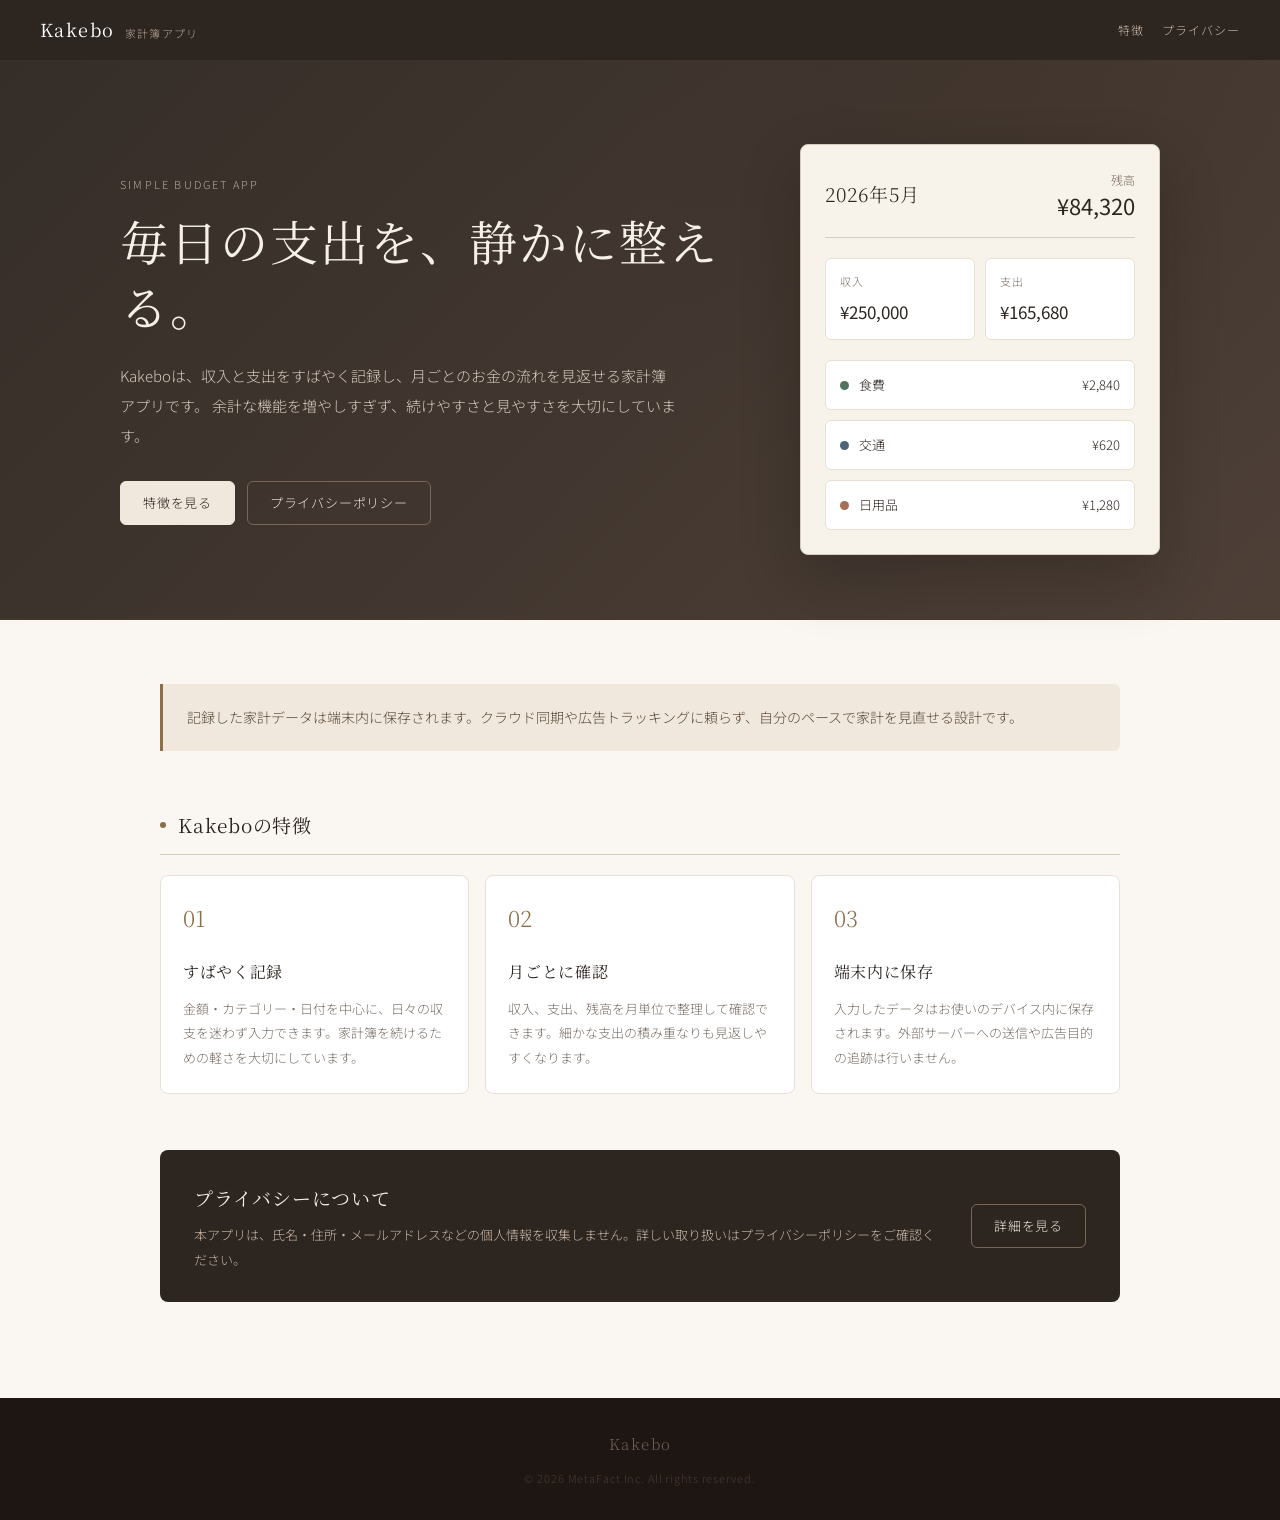
==== index.html @ 1521b798 "create page" ====
<!DOCTYPE html>
<html lang="ja">
<head>
  <meta charset="UTF-8">
  <meta name="viewport" content="width=device-width, initial-scale=1.0">
  <meta name="theme-color" content="#2d2520">
  <meta name="description" content="Kakeboは、日々の収支をシンプルに記録できる家計簿アプリです。入力したデータは端末内に保存され、外部へ送信されません。">
  <title>Kakebo — 家計簿アプリ</title>
  <link rel="preconnect" href="https://fonts.googleapis.com">
  <link rel="preconnect" href="https://fonts.gstatic.com" crossorigin>
  <link href="https://fonts.googleapis.com/css2?family=Noto+Serif+JP:wght@300;400;500&family=Noto+Sans+JP:wght@300;400;500&display=swap" rel="stylesheet">
  <style>
    :root {
      --bg: #faf7f2;
      --surface: #ffffff;
      --border: #e8e0d5;
      --text: #2d2520;
      --text-sub: #7a6f66;
      --accent: #8b6f47;
      --accent-lt: #f0e8dc;
      --divider: #d6cdc2;
      --green: #53725f;
      --blue: #4e6476;
      --clay: #a66f57;
    }

    *, *::before, *::after { box-sizing: border-box; margin: 0; padding: 0; }

    html { scroll-behavior: smooth; }

    body {
      background: var(--bg);
      color: var(--text);
      font-family: 'Noto Sans JP', sans-serif;
      font-weight: 300;
      font-size: 15px;
      line-height: 1.85;
      -webkit-font-smoothing: antialiased;
    }

    a { color: inherit; }

    header {
      background: var(--text);
      padding: 0 40px;
      height: 60px;
      display: flex;
      align-items: center;
      justify-content: space-between;
      gap: 20px;
    }

    .logo {
      font-family: 'Noto Serif JP', serif;
      font-weight: 400;
      font-size: 18px;
      color: #fff;
      letter-spacing: 0.08em;
      text-decoration: none;
      white-space: nowrap;
    }

    .logo span {
      display: inline-block;
      margin-left: 10px;
      font-family: 'Noto Sans JP', sans-serif;
      font-weight: 300;
      font-size: 11px;
      color: #b8a898;
      letter-spacing: 0.12em;
      vertical-align: middle;
    }

    nav {
      display: flex;
      align-items: center;
      gap: 18px;
    }

    nav a {
      color: #c8b8a8;
      font-size: 12px;
      letter-spacing: 0.08em;
      text-decoration: none;
    }

    .hero {
      background:
        linear-gradient(135deg, rgba(45, 37, 32, 0.96), rgba(63, 48, 39, 0.92)),
        radial-gradient(circle at 80% 20%, rgba(139, 111, 71, 0.34), transparent 34%);
      border-bottom: 1px solid #4a3a2e;
      color: #f5f0e8;
      min-height: 560px;
      padding: 72px 40px 52px;
      display: flex;
      align-items: center;
    }

    .hero-inner {
      width: 100%;
      max-width: 1040px;
      margin: 0 auto;
      display: grid;
      grid-template-columns: minmax(0, 1fr) 360px;
      gap: 56px;
      align-items: center;
    }

    .hero-label {
      font-size: 11px;
      letter-spacing: 0.2em;
      color: #b8a898;
      text-transform: uppercase;
      margin-bottom: 14px;
    }

    h1 {
      font-family: 'Noto Serif JP', serif;
      font-weight: 400;
      font-size: clamp(30px, 5vw, 48px);
      line-height: 1.35;
      letter-spacing: 0.04em;
      margin-bottom: 22px;
    }

    .hero-copy {
      max-width: 560px;
      color: #d5c8bc;
      font-size: 15px;
      line-height: 2;
      margin-bottom: 30px;
    }

    .hero-actions {
      display: flex;
      flex-wrap: wrap;
      gap: 12px;
      align-items: center;
    }

    .button {
      display: inline-flex;
      align-items: center;
      justify-content: center;
      min-height: 44px;
      padding: 0 22px;
      border-radius: 6px;
      border: 1px solid transparent;
      font-size: 13px;
      letter-spacing: 0.06em;
      text-decoration: none;
      white-space: nowrap;
    }

    .button-primary {
      background: #f0e8dc;
      color: var(--text);
      border-color: #f0e8dc;
    }

    .button-secondary {
      color: #f0e8dc;
      border-color: #7a6656;
    }

    .app-panel {
      background: #f8f3ea;
      border: 1px solid #d8cdbc;
      border-radius: 8px;
      padding: 24px;
      color: var(--text);
      box-shadow: 0 24px 60px rgba(18, 12, 8, 0.24);
    }

    .app-panel-top {
      display: flex;
      justify-content: space-between;
      align-items: center;
      gap: 16px;
      padding-bottom: 18px;
      border-bottom: 1px solid var(--divider);
      margin-bottom: 20px;
    }

    .month {
      font-family: 'Noto Serif JP', serif;
      font-size: 19px;
      letter-spacing: 0.05em;
    }

    .balance {
      font-size: 12px;
      color: var(--text-sub);
      text-align: right;
    }

    .balance strong {
      display: block;
      color: var(--text);
      font-size: 22px;
      font-weight: 400;
      line-height: 1.3;
    }

    .summary-grid {
      display: grid;
      grid-template-columns: 1fr 1fr;
      gap: 10px;
      margin-bottom: 20px;
    }

    .summary-item {
      background: #fff;
      border: 1px solid var(--border);
      border-radius: 6px;
      padding: 12px 14px;
    }

    .summary-label {
      color: var(--text-sub);
      font-size: 11px;
      letter-spacing: 0.08em;
      margin-bottom: 4px;
    }

    .summary-value {
      color: var(--text);
      font-size: 17px;
      font-weight: 400;
    }

    .records {
      list-style: none;
      display: grid;
      gap: 10px;
    }

    .records li {
      display: flex;
      align-items: center;
      justify-content: space-between;
      gap: 16px;
      background: #fff;
      border: 1px solid var(--border);
      border-radius: 6px;
      padding: 12px 14px;
      font-size: 13px;
    }

    .record-name {
      display: flex;
      align-items: center;
      gap: 10px;
      min-width: 0;
    }

    .dot {
      width: 9px;
      height: 9px;
      border-radius: 50%;
      flex: 0 0 auto;
    }

    .dot-green { background: var(--green); }
    .dot-blue { background: var(--blue); }
    .dot-clay { background: var(--clay); }

    main {
      max-width: 1040px;
      margin: 0 auto;
      padding: 64px 40px 96px;
    }

    .lead {
      background: var(--accent-lt);
      border-left: 3px solid var(--accent);
      border-radius: 0 6px 6px 0;
      color: #5a4a3a;
      font-size: 14px;
      line-height: 1.95;
      margin-bottom: 56px;
      padding: 20px 24px;
    }

    section {
      margin-bottom: 56px;
    }

    section:last-child { margin-bottom: 0; }

    .section-header {
      display: flex;
      align-items: center;
      gap: 12px;
      margin-bottom: 20px;
      padding-bottom: 12px;
      border-bottom: 1px solid var(--divider);
    }

    .section-mark {
      width: 6px;
      height: 6px;
      border-radius: 50%;
      background: var(--accent);
      flex-shrink: 0;
    }

    h2 {
      font-family: 'Noto Serif JP', serif;
      font-weight: 400;
      font-size: 19px;
      color: var(--text);
      letter-spacing: 0.04em;
    }

    p {
      color: #3d3028;
      font-size: 14px;
      line-height: 1.95;
    }

    .feature-grid {
      display: grid;
      grid-template-columns: repeat(3, 1fr);
      gap: 16px;
    }

    .feature-card {
      background: var(--surface);
      border: 1px solid var(--border);
      border-radius: 8px;
      padding: 22px;
      min-height: 190px;
    }

    .feature-number {
      color: var(--accent);
      font-family: 'Noto Serif JP', serif;
      font-size: 22px;
      margin-bottom: 18px;
    }

    .feature-card h3 {
      font-family: 'Noto Serif JP', serif;
      font-weight: 400;
      font-size: 16px;
      letter-spacing: 0.04em;
      margin-bottom: 10px;
    }

    .feature-card p {
      color: var(--text-sub);
      font-size: 13px;
      line-height: 1.9;
    }

    .privacy-band {
      background: var(--text);
      border-radius: 8px;
      color: #f0e8dc;
      display: grid;
      grid-template-columns: minmax(0, 1fr) auto;
      gap: 28px;
      align-items: center;
      padding: 30px 34px;
    }

    .privacy-band h2 {
      color: #f5f0e8;
      margin-bottom: 8px;
    }

    .privacy-band p {
      color: #c8b8a8;
      font-size: 13px;
      line-height: 1.9;
    }

    .privacy-band .button {
      color: #f0e8dc;
      border-color: #7a6656;
    }

    footer {
      background: #1e1612;
      padding: 32px 40px;
      text-align: center;
    }

    .footer-logo {
      font-family: 'Noto Serif JP', serif;
      font-size: 15px;
      color: #6a5a50;
      letter-spacing: 0.1em;
      margin-bottom: 10px;
    }

    .footer-copy {
      font-size: 11px;
      color: #4a3a30;
      letter-spacing: 0.08em;
    }

    @media (max-width: 860px) {
      .hero-inner {
        grid-template-columns: 1fr;
        gap: 36px;
      }

      .app-panel {
        max-width: 420px;
      }

      .feature-grid {
        grid-template-columns: 1fr;
      }

      .feature-card {
        min-height: auto;
      }
    }

    @media (max-width: 600px) {
      header {
        height: auto;
        min-height: 60px;
        padding: 14px 20px;
        align-items: flex-start;
        flex-direction: column;
        gap: 8px;
      }

      .logo span {
        display: block;
        margin-left: 0;
        margin-top: 2px;
      }

      nav {
        gap: 14px;
      }

      .hero {
        min-height: auto;
        padding: 48px 20px 44px;
      }

      .hero-actions {
        align-items: stretch;
        flex-direction: column;
      }

      .button {
        width: 100%;
      }

      main {
        padding: 44px 20px 72px;
      }

      .summary-grid {
        grid-template-columns: 1fr;
      }

      .records li {
        align-items: flex-start;
        flex-direction: column;
        gap: 6px;
      }

      .privacy-band {
        grid-template-columns: 1fr;
        padding: 26px 22px;
      }

      footer {
        padding: 28px 20px;
      }
    }
  </style>
</head>
<body>

  <header>
    <a href="index.html" class="logo">Kakebo<span>家計簿アプリ</span></a>
    <nav aria-label="主要リンク">
      <a href="#features">特徴</a>
      <a href="privacy_policy.html">プライバシー</a>
    </nav>
  </header>

  <div class="hero">
    <div class="hero-inner">
      <div>
        <p class="hero-label">Simple Budget App</p>
        <h1>毎日の支出を、静かに整える。</h1>
        <p class="hero-copy">
          Kakeboは、収入と支出をすばやく記録し、月ごとのお金の流れを見返せる家計簿アプリです。
          余計な機能を増やしすぎず、続けやすさと見やすさを大切にしています。
        </p>
        <div class="hero-actions">
          <a href="#features" class="button button-primary">特徴を見る</a>
          <a href="privacy_policy.html" class="button button-secondary">プライバシーポリシー</a>
        </div>
      </div>

      <div class="app-panel" aria-label="アプリ画面イメージ">
        <div class="app-panel-top">
          <div class="month">2026年5月</div>
          <div class="balance">
            残高
            <strong>¥84,320</strong>
          </div>
        </div>

        <div class="summary-grid">
          <div class="summary-item">
            <div class="summary-label">収入</div>
            <div class="summary-value">¥250,000</div>
          </div>
          <div class="summary-item">
            <div class="summary-label">支出</div>
            <div class="summary-value">¥165,680</div>
          </div>
        </div>

        <ul class="records">
          <li>
            <span class="record-name"><span class="dot dot-green"></span>食費</span>
            <span>¥2,840</span>
          </li>
          <li>
            <span class="record-name"><span class="dot dot-blue"></span>交通</span>
            <span>¥620</span>
          </li>
          <li>
            <span class="record-name"><span class="dot dot-clay"></span>日用品</span>
            <span>¥1,280</span>
          </li>
        </ul>
      </div>
    </div>
  </div>

  <main>
    <div class="lead">
      記録した家計データは端末内に保存されます。クラウド同期や広告トラッキングに頼らず、自分のペースで家計を見直せる設計です。
    </div>

    <section id="features">
      <div class="section-header">
        <span class="section-mark"></span>
        <h2>Kakeboの特徴</h2>
      </div>

      <div class="feature-grid">
        <article class="feature-card">
          <div class="feature-number">01</div>
          <h3>すばやく記録</h3>
          <p>金額・カテゴリー・日付を中心に、日々の収支を迷わず入力できます。家計簿を続けるための軽さを大切にしています。</p>
        </article>

        <article class="feature-card">
          <div class="feature-number">02</div>
          <h3>月ごとに確認</h3>
          <p>収入、支出、残高を月単位で整理して確認できます。細かな支出の積み重なりも見返しやすくなります。</p>
        </article>

        <article class="feature-card">
          <div class="feature-number">03</div>
          <h3>端末内に保存</h3>
          <p>入力したデータはお使いのデバイス内に保存されます。外部サーバーへの送信や広告目的の追跡は行いません。</p>
        </article>
      </div>
    </section>

    <section>
      <div class="privacy-band">
        <div>
          <h2>プライバシーについて</h2>
          <p>本アプリは、氏名・住所・メールアドレスなどの個人情報を収集しません。詳しい取り扱いはプライバシーポリシーをご確認ください。</p>
        </div>
        <a href="privacy_policy.html" class="button">詳細を見る</a>
      </div>
    </section>
  </main>

  <footer>
    <div class="footer-logo">Kakebo</div>
    <div class="footer-copy">© 2026 MetaFact Inc. All rights reserved.</div>
  </footer>

</body>
</html>
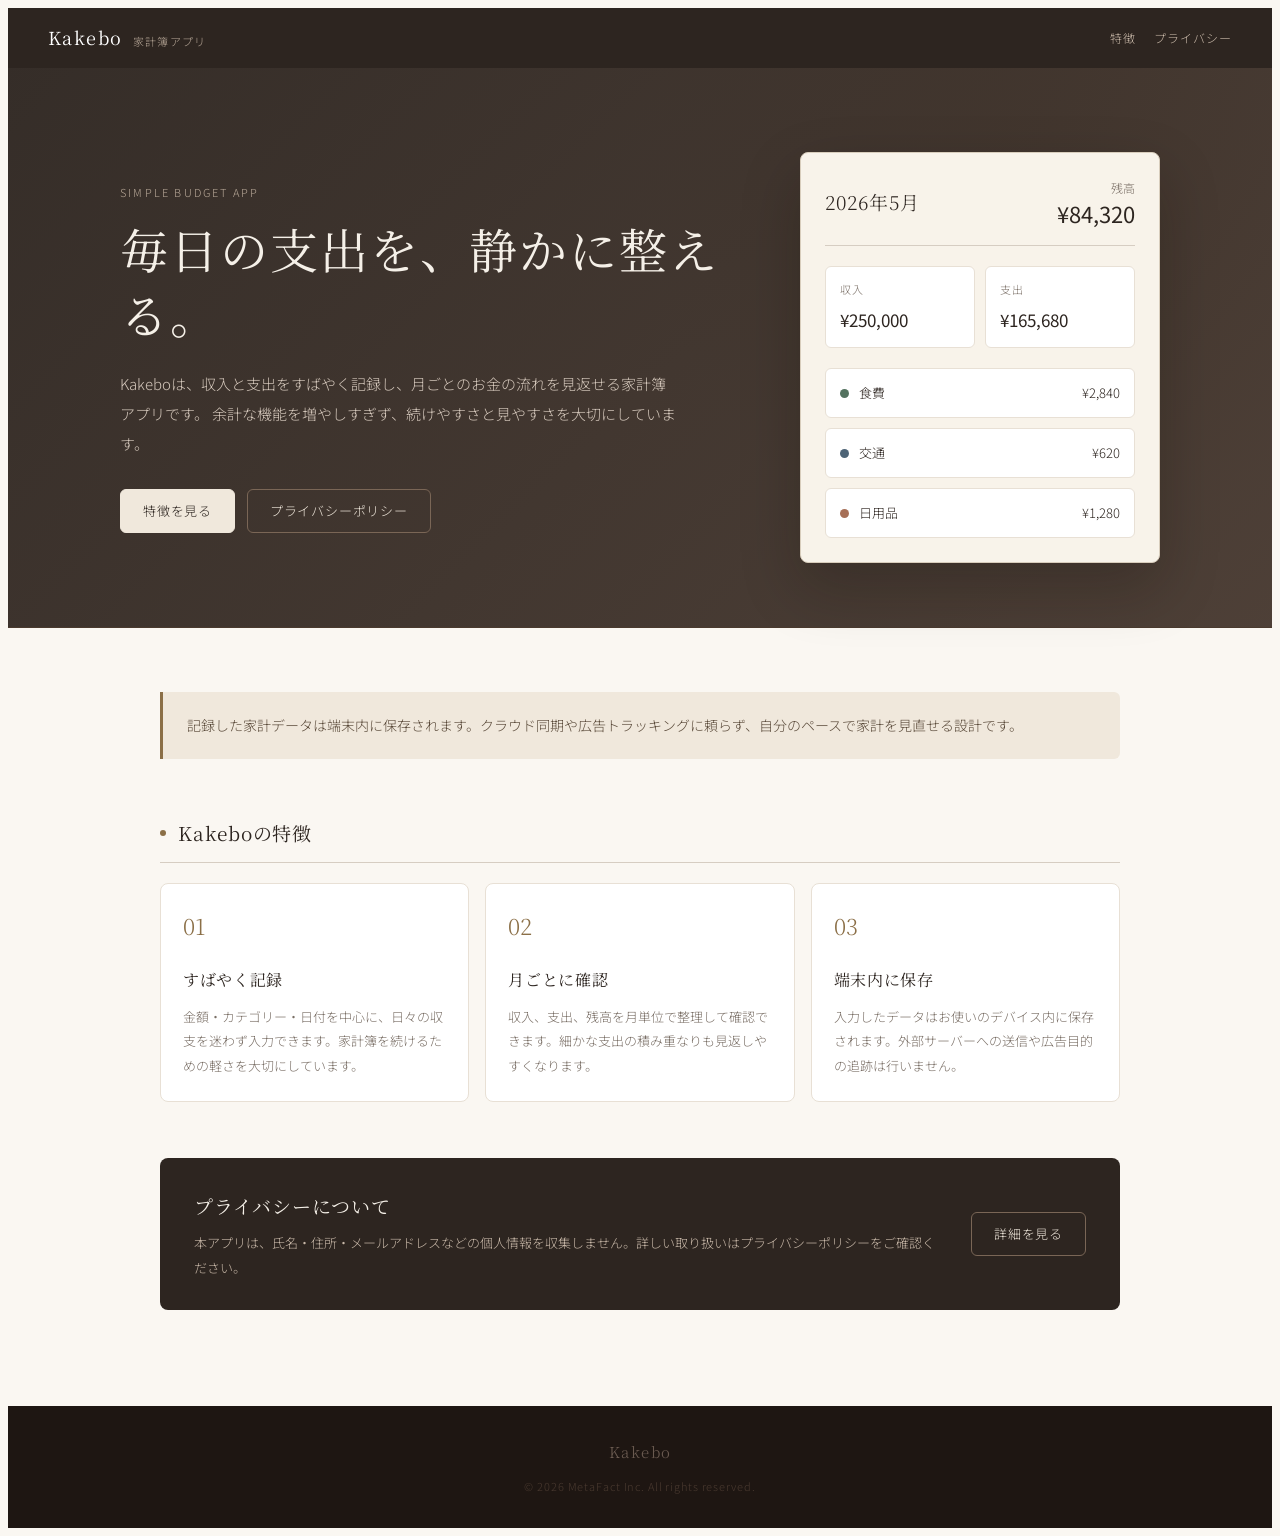
==== commit 2a4d1e9f: "Extract static page styles" ====
--- a/index.html
+++ b/index.html
@@ -9,477 +9,9 @@
   <link rel="preconnect" href="https://fonts.googleapis.com">
   <link rel="preconnect" href="https://fonts.gstatic.com" crossorigin>
   <link href="https://fonts.googleapis.com/css2?family=Noto+Serif+JP:wght@300;400;500&family=Noto+Sans+JP:wght@300;400;500&display=swap" rel="stylesheet">
-  <style>
-    :root {
-      --bg: #faf7f2;
-      --surface: #ffffff;
-      --border: #e8e0d5;
-      --text: #2d2520;
-      --text-sub: #7a6f66;
-      --accent: #8b6f47;
-      --accent-lt: #f0e8dc;
-      --divider: #d6cdc2;
-      --green: #53725f;
-      --blue: #4e6476;
-      --clay: #a66f57;
-    }
-
-    *, *::before, *::after { box-sizing: border-box; margin: 0; padding: 0; }
-
-    html { scroll-behavior: smooth; }
-
-    body {
-      background: var(--bg);
-      color: var(--text);
-      font-family: 'Noto Sans JP', sans-serif;
-      font-weight: 300;
-      font-size: 15px;
-      line-height: 1.85;
-      -webkit-font-smoothing: antialiased;
-    }
-
-    a { color: inherit; }
-
-    header {
-      background: var(--text);
-      padding: 0 40px;
-      height: 60px;
-      display: flex;
-      align-items: center;
-      justify-content: space-between;
-      gap: 20px;
-    }
-
-    .logo {
-      font-family: 'Noto Serif JP', serif;
-      font-weight: 400;
-      font-size: 18px;
-      color: #fff;
-      letter-spacing: 0.08em;
-      text-decoration: none;
-      white-space: nowrap;
-    }
-
-    .logo span {
-      display: inline-block;
-      margin-left: 10px;
-      font-family: 'Noto Sans JP', sans-serif;
-      font-weight: 300;
-      font-size: 11px;
-      color: #b8a898;
-      letter-spacing: 0.12em;
-      vertical-align: middle;
-    }
-
-    nav {
-      display: flex;
-      align-items: center;
-      gap: 18px;
-    }
-
-    nav a {
-      color: #c8b8a8;
-      font-size: 12px;
-      letter-spacing: 0.08em;
-      text-decoration: none;
-    }
-
-    .hero {
-      background:
-        linear-gradient(135deg, rgba(45, 37, 32, 0.96), rgba(63, 48, 39, 0.92)),
-        radial-gradient(circle at 80% 20%, rgba(139, 111, 71, 0.34), transparent 34%);
-      border-bottom: 1px solid #4a3a2e;
-      color: #f5f0e8;
-      min-height: 560px;
-      padding: 72px 40px 52px;
-      display: flex;
-      align-items: center;
-    }
-
-    .hero-inner {
-      width: 100%;
-      max-width: 1040px;
-      margin: 0 auto;
-      display: grid;
-      grid-template-columns: minmax(0, 1fr) 360px;
-      gap: 56px;
-      align-items: center;
-    }
-
-    .hero-label {
-      font-size: 11px;
-      letter-spacing: 0.2em;
-      color: #b8a898;
-      text-transform: uppercase;
-      margin-bottom: 14px;
-    }
-
-    h1 {
-      font-family: 'Noto Serif JP', serif;
-      font-weight: 400;
-      font-size: clamp(30px, 5vw, 48px);
-      line-height: 1.35;
-      letter-spacing: 0.04em;
-      margin-bottom: 22px;
-    }
-
-    .hero-copy {
-      max-width: 560px;
-      color: #d5c8bc;
-      font-size: 15px;
-      line-height: 2;
-      margin-bottom: 30px;
-    }
-
-    .hero-actions {
-      display: flex;
-      flex-wrap: wrap;
-      gap: 12px;
-      align-items: center;
-    }
-
-    .button {
-      display: inline-flex;
-      align-items: center;
-      justify-content: center;
-      min-height: 44px;
-      padding: 0 22px;
-      border-radius: 6px;
-      border: 1px solid transparent;
-      font-size: 13px;
-      letter-spacing: 0.06em;
-      text-decoration: none;
-      white-space: nowrap;
-    }
-
-    .button-primary {
-      background: #f0e8dc;
-      color: var(--text);
-      border-color: #f0e8dc;
-    }
-
-    .button-secondary {
-      color: #f0e8dc;
-      border-color: #7a6656;
-    }
-
-    .app-panel {
-      background: #f8f3ea;
-      border: 1px solid #d8cdbc;
-      border-radius: 8px;
-      padding: 24px;
-      color: var(--text);
-      box-shadow: 0 24px 60px rgba(18, 12, 8, 0.24);
-    }
-
-    .app-panel-top {
-      display: flex;
-      justify-content: space-between;
-      align-items: center;
-      gap: 16px;
-      padding-bottom: 18px;
-      border-bottom: 1px solid var(--divider);
-      margin-bottom: 20px;
-    }
-
-    .month {
-      font-family: 'Noto Serif JP', serif;
-      font-size: 19px;
-      letter-spacing: 0.05em;
-    }
-
-    .balance {
-      font-size: 12px;
-      color: var(--text-sub);
-      text-align: right;
-    }
-
-    .balance strong {
-      display: block;
-      color: var(--text);
-      font-size: 22px;
-      font-weight: 400;
-      line-height: 1.3;
-    }
-
-    .summary-grid {
-      display: grid;
-      grid-template-columns: 1fr 1fr;
-      gap: 10px;
-      margin-bottom: 20px;
-    }
-
-    .summary-item {
-      background: #fff;
-      border: 1px solid var(--border);
-      border-radius: 6px;
-      padding: 12px 14px;
-    }
-
-    .summary-label {
-      color: var(--text-sub);
-      font-size: 11px;
-      letter-spacing: 0.08em;
-      margin-bottom: 4px;
-    }
-
-    .summary-value {
-      color: var(--text);
-      font-size: 17px;
-      font-weight: 400;
-    }
-
-    .records {
-      list-style: none;
-      display: grid;
-      gap: 10px;
-    }
-
-    .records li {
-      display: flex;
-      align-items: center;
-      justify-content: space-between;
-      gap: 16px;
-      background: #fff;
-      border: 1px solid var(--border);
-      border-radius: 6px;
-      padding: 12px 14px;
-      font-size: 13px;
-    }
-
-    .record-name {
-      display: flex;
-      align-items: center;
-      gap: 10px;
-      min-width: 0;
-    }
-
-    .dot {
-      width: 9px;
-      height: 9px;
-      border-radius: 50%;
-      flex: 0 0 auto;
-    }
-
-    .dot-green { background: var(--green); }
-    .dot-blue { background: var(--blue); }
-    .dot-clay { background: var(--clay); }
-
-    main {
-      max-width: 1040px;
-      margin: 0 auto;
-      padding: 64px 40px 96px;
-    }
-
-    .lead {
-      background: var(--accent-lt);
-      border-left: 3px solid var(--accent);
-      border-radius: 0 6px 6px 0;
-      color: #5a4a3a;
-      font-size: 14px;
-      line-height: 1.95;
-      margin-bottom: 56px;
-      padding: 20px 24px;
-    }
-
-    section {
-      margin-bottom: 56px;
-    }
-
-    section:last-child { margin-bottom: 0; }
-
-    .section-header {
-      display: flex;
-      align-items: center;
-      gap: 12px;
-      margin-bottom: 20px;
-      padding-bottom: 12px;
-      border-bottom: 1px solid var(--divider);
-    }
-
-    .section-mark {
-      width: 6px;
-      height: 6px;
-      border-radius: 50%;
-      background: var(--accent);
-      flex-shrink: 0;
-    }
-
-    h2 {
-      font-family: 'Noto Serif JP', serif;
-      font-weight: 400;
-      font-size: 19px;
-      color: var(--text);
-      letter-spacing: 0.04em;
-    }
-
-    p {
-      color: #3d3028;
-      font-size: 14px;
-      line-height: 1.95;
-    }
-
-    .feature-grid {
-      display: grid;
-      grid-template-columns: repeat(3, 1fr);
-      gap: 16px;
-    }
-
-    .feature-card {
-      background: var(--surface);
-      border: 1px solid var(--border);
-      border-radius: 8px;
-      padding: 22px;
-      min-height: 190px;
-    }
-
-    .feature-number {
-      color: var(--accent);
-      font-family: 'Noto Serif JP', serif;
-      font-size: 22px;
-      margin-bottom: 18px;
-    }
-
-    .feature-card h3 {
-      font-family: 'Noto Serif JP', serif;
-      font-weight: 400;
-      font-size: 16px;
-      letter-spacing: 0.04em;
-      margin-bottom: 10px;
-    }
-
-    .feature-card p {
-      color: var(--text-sub);
-      font-size: 13px;
-      line-height: 1.9;
-    }
-
-    .privacy-band {
-      background: var(--text);
-      border-radius: 8px;
-      color: #f0e8dc;
-      display: grid;
-      grid-template-columns: minmax(0, 1fr) auto;
-      gap: 28px;
-      align-items: center;
-      padding: 30px 34px;
-    }
-
-    .privacy-band h2 {
-      color: #f5f0e8;
-      margin-bottom: 8px;
-    }
-
-    .privacy-band p {
-      color: #c8b8a8;
-      font-size: 13px;
-      line-height: 1.9;
-    }
-
-    .privacy-band .button {
-      color: #f0e8dc;
-      border-color: #7a6656;
-    }
-
-    footer {
-      background: #1e1612;
-      padding: 32px 40px;
-      text-align: center;
-    }
-
-    .footer-logo {
-      font-family: 'Noto Serif JP', serif;
-      font-size: 15px;
-      color: #6a5a50;
-      letter-spacing: 0.1em;
-      margin-bottom: 10px;
-    }
-
-    .footer-copy {
-      font-size: 11px;
-      color: #4a3a30;
-      letter-spacing: 0.08em;
-    }
-
-    @media (max-width: 860px) {
-      .hero-inner {
-        grid-template-columns: 1fr;
-        gap: 36px;
-      }
-
-      .app-panel {
-        max-width: 420px;
-      }
-
-      .feature-grid {
-        grid-template-columns: 1fr;
-      }
-
-      .feature-card {
-        min-height: auto;
-      }
-    }
-
-    @media (max-width: 600px) {
-      header {
-        height: auto;
-        min-height: 60px;
-        padding: 14px 20px;
-        align-items: flex-start;
-        flex-direction: column;
-        gap: 8px;
-      }
-
-      .logo span {
-        display: block;
-        margin-left: 0;
-        margin-top: 2px;
-      }
-
-      nav {
-        gap: 14px;
-      }
-
-      .hero {
-        min-height: auto;
-        padding: 48px 20px 44px;
-      }
-
-      .hero-actions {
-        align-items: stretch;
-        flex-direction: column;
-      }
-
-      .button {
-        width: 100%;
-      }
-
-      main {
-        padding: 44px 20px 72px;
-      }
-
-      .summary-grid {
-        grid-template-columns: 1fr;
-      }
-
-      .records li {
-        align-items: flex-start;
-        flex-direction: column;
-        gap: 6px;
-      }
-
-      .privacy-band {
-        grid-template-columns: 1fr;
-        padding: 26px 22px;
-      }
-
-      footer {
-        padding: 28px 20px;
-      }
-    }
-  </style>
+  <link rel="stylesheet" href="styles.css">
 </head>
-<body>
+<body class="page-home">
 
   <header>
     <a href="index.html" class="logo">Kakebo<span>家計簿アプリ</span></a>
--- a/styles.css
+++ b/styles.css
@@ -0,0 +1,751 @@
+/* Shared styles for Kakebo static pages. */
+
+/* index.html */
+:root {
+      --bg: #faf7f2;
+      --surface: #ffffff;
+      --border: #e8e0d5;
+      --text: #2d2520;
+      --text-sub: #7a6f66;
+      --accent: #8b6f47;
+      --accent-lt: #f0e8dc;
+      --divider: #d6cdc2;
+      --green: #53725f;
+      --blue: #4e6476;
+      --clay: #a66f57;
+    }
+
+    .page-home *, .page-home *::before, .page-home *::after { box-sizing: border-box; margin: 0; padding: 0; }
+
+    html { scroll-behavior: smooth; }
+
+    body.page-home {
+      background: var(--bg);
+      color: var(--text);
+      font-family: 'Noto Sans JP', sans-serif;
+      font-weight: 300;
+      font-size: 15px;
+      line-height: 1.85;
+      -webkit-font-smoothing: antialiased;
+    }
+
+    .page-home a { color: inherit; }
+
+    .page-home header {
+      background: var(--text);
+      padding: 0 40px;
+      height: 60px;
+      display: flex;
+      align-items: center;
+      justify-content: space-between;
+      gap: 20px;
+    }
+
+    .page-home .logo {
+      font-family: 'Noto Serif JP', serif;
+      font-weight: 400;
+      font-size: 18px;
+      color: #fff;
+      letter-spacing: 0.08em;
+      text-decoration: none;
+      white-space: nowrap;
+    }
+
+    .page-home .logo span {
+      display: inline-block;
+      margin-left: 10px;
+      font-family: 'Noto Sans JP', sans-serif;
+      font-weight: 300;
+      font-size: 11px;
+      color: #b8a898;
+      letter-spacing: 0.12em;
+      vertical-align: middle;
+    }
+
+    .page-home nav {
+      display: flex;
+      align-items: center;
+      gap: 18px;
+    }
+
+    .page-home nav a {
+      color: #c8b8a8;
+      font-size: 12px;
+      letter-spacing: 0.08em;
+      text-decoration: none;
+    }
+
+    .page-home .hero {
+      background:
+        linear-gradient(135deg, rgba(45, 37, 32, 0.96), rgba(63, 48, 39, 0.92)),
+        radial-gradient(circle at 80% 20%, rgba(139, 111, 71, 0.34), transparent 34%);
+      border-bottom: 1px solid #4a3a2e;
+      color: #f5f0e8;
+      min-height: 560px;
+      padding: 72px 40px 52px;
+      display: flex;
+      align-items: center;
+    }
+
+    .page-home .hero-inner {
+      width: 100%;
+      max-width: 1040px;
+      margin: 0 auto;
+      display: grid;
+      grid-template-columns: minmax(0, 1fr) 360px;
+      gap: 56px;
+      align-items: center;
+    }
+
+    .page-home .hero-label {
+      font-size: 11px;
+      letter-spacing: 0.2em;
+      color: #b8a898;
+      text-transform: uppercase;
+      margin-bottom: 14px;
+    }
+
+    .page-home h1 {
+      font-family: 'Noto Serif JP', serif;
+      font-weight: 400;
+      font-size: clamp(30px, 5vw, 48px);
+      line-height: 1.35;
+      letter-spacing: 0.04em;
+      margin-bottom: 22px;
+    }
+
+    .page-home .hero-copy {
+      max-width: 560px;
+      color: #d5c8bc;
+      font-size: 15px;
+      line-height: 2;
+      margin-bottom: 30px;
+    }
+
+    .page-home .hero-actions {
+      display: flex;
+      flex-wrap: wrap;
+      gap: 12px;
+      align-items: center;
+    }
+
+    .page-home .button {
+      display: inline-flex;
+      align-items: center;
+      justify-content: center;
+      min-height: 44px;
+      padding: 0 22px;
+      border-radius: 6px;
+      border: 1px solid transparent;
+      font-size: 13px;
+      letter-spacing: 0.06em;
+      text-decoration: none;
+      white-space: nowrap;
+    }
+
+    .page-home .button-primary {
+      background: #f0e8dc;
+      color: var(--text);
+      border-color: #f0e8dc;
+    }
+
+    .page-home .button-secondary {
+      color: #f0e8dc;
+      border-color: #7a6656;
+    }
+
+    .page-home .app-panel {
+      background: #f8f3ea;
+      border: 1px solid #d8cdbc;
+      border-radius: 8px;
+      padding: 24px;
+      color: var(--text);
+      box-shadow: 0 24px 60px rgba(18, 12, 8, 0.24);
+    }
+
+    .page-home .app-panel-top {
+      display: flex;
+      justify-content: space-between;
+      align-items: center;
+      gap: 16px;
+      padding-bottom: 18px;
+      border-bottom: 1px solid var(--divider);
+      margin-bottom: 20px;
+    }
+
+    .page-home .month {
+      font-family: 'Noto Serif JP', serif;
+      font-size: 19px;
+      letter-spacing: 0.05em;
+    }
+
+    .page-home .balance {
+      font-size: 12px;
+      color: var(--text-sub);
+      text-align: right;
+    }
+
+    .page-home .balance strong {
+      display: block;
+      color: var(--text);
+      font-size: 22px;
+      font-weight: 400;
+      line-height: 1.3;
+    }
+
+    .page-home .summary-grid {
+      display: grid;
+      grid-template-columns: 1fr 1fr;
+      gap: 10px;
+      margin-bottom: 20px;
+    }
+
+    .page-home .summary-item {
+      background: #fff;
+      border: 1px solid var(--border);
+      border-radius: 6px;
+      padding: 12px 14px;
+    }
+
+    .page-home .summary-label {
+      color: var(--text-sub);
+      font-size: 11px;
+      letter-spacing: 0.08em;
+      margin-bottom: 4px;
+    }
+
+    .page-home .summary-value {
+      color: var(--text);
+      font-size: 17px;
+      font-weight: 400;
+    }
+
+    .page-home .records {
+      list-style: none;
+      display: grid;
+      gap: 10px;
+    }
+
+    .page-home .records li {
+      display: flex;
+      align-items: center;
+      justify-content: space-between;
+      gap: 16px;
+      background: #fff;
+      border: 1px solid var(--border);
+      border-radius: 6px;
+      padding: 12px 14px;
+      font-size: 13px;
+    }
+
+    .page-home .record-name {
+      display: flex;
+      align-items: center;
+      gap: 10px;
+      min-width: 0;
+    }
+
+    .page-home .dot {
+      width: 9px;
+      height: 9px;
+      border-radius: 50%;
+      flex: 0 0 auto;
+    }
+
+    .page-home .dot-green { background: var(--green); }
+    .page-home .dot-blue { background: var(--blue); }
+    .page-home .dot-clay { background: var(--clay); }
+
+    .page-home main {
+      max-width: 1040px;
+      margin: 0 auto;
+      padding: 64px 40px 96px;
+    }
+
+    .page-home .lead {
+      background: var(--accent-lt);
+      border-left: 3px solid var(--accent);
+      border-radius: 0 6px 6px 0;
+      color: #5a4a3a;
+      font-size: 14px;
+      line-height: 1.95;
+      margin-bottom: 56px;
+      padding: 20px 24px;
+    }
+
+    .page-home section {
+      margin-bottom: 56px;
+    }
+
+    .page-home section:last-child { margin-bottom: 0; }
+
+    .page-home .section-header {
+      display: flex;
+      align-items: center;
+      gap: 12px;
+      margin-bottom: 20px;
+      padding-bottom: 12px;
+      border-bottom: 1px solid var(--divider);
+    }
+
+    .page-home .section-mark {
+      width: 6px;
+      height: 6px;
+      border-radius: 50%;
+      background: var(--accent);
+      flex-shrink: 0;
+    }
+
+    .page-home h2 {
+      font-family: 'Noto Serif JP', serif;
+      font-weight: 400;
+      font-size: 19px;
+      color: var(--text);
+      letter-spacing: 0.04em;
+    }
+
+    .page-home p {
+      color: #3d3028;
+      font-size: 14px;
+      line-height: 1.95;
+    }
+
+    .page-home .feature-grid {
+      display: grid;
+      grid-template-columns: repeat(3, 1fr);
+      gap: 16px;
+    }
+
+    .page-home .feature-card {
+      background: var(--surface);
+      border: 1px solid var(--border);
+      border-radius: 8px;
+      padding: 22px;
+      min-height: 190px;
+    }
+
+    .page-home .feature-number {
+      color: var(--accent);
+      font-family: 'Noto Serif JP', serif;
+      font-size: 22px;
+      margin-bottom: 18px;
+    }
+
+    .page-home .feature-card h3 {
+      font-family: 'Noto Serif JP', serif;
+      font-weight: 400;
+      font-size: 16px;
+      letter-spacing: 0.04em;
+      margin-bottom: 10px;
+    }
+
+    .page-home .feature-card p {
+      color: var(--text-sub);
+      font-size: 13px;
+      line-height: 1.9;
+    }
+
+    .page-home .privacy-band {
+      background: var(--text);
+      border-radius: 8px;
+      color: #f0e8dc;
+      display: grid;
+      grid-template-columns: minmax(0, 1fr) auto;
+      gap: 28px;
+      align-items: center;
+      padding: 30px 34px;
+    }
+
+    .page-home .privacy-band h2 {
+      color: #f5f0e8;
+      margin-bottom: 8px;
+    }
+
+    .page-home .privacy-band p {
+      color: #c8b8a8;
+      font-size: 13px;
+      line-height: 1.9;
+    }
+
+    .page-home .privacy-band .button {
+      color: #f0e8dc;
+      border-color: #7a6656;
+    }
+
+    .page-home footer {
+      background: #1e1612;
+      padding: 32px 40px;
+      text-align: center;
+    }
+
+    .page-home .footer-logo {
+      font-family: 'Noto Serif JP', serif;
+      font-size: 15px;
+      color: #6a5a50;
+      letter-spacing: 0.1em;
+      margin-bottom: 10px;
+    }
+
+    .page-home .footer-copy {
+      font-size: 11px;
+      color: #4a3a30;
+      letter-spacing: 0.08em;
+    }
+
+    @media (max-width: 860px) {
+      .page-home .hero-inner {
+        grid-template-columns: 1fr;
+        gap: 36px;
+      }
+
+      .page-home .app-panel {
+        max-width: 420px;
+      }
+
+      .page-home .feature-grid {
+        grid-template-columns: 1fr;
+      }
+
+      .page-home .feature-card {
+        min-height: auto;
+      }
+    }
+
+    @media (max-width: 600px) {
+      .page-home header {
+        height: auto;
+        min-height: 60px;
+        padding: 14px 20px;
+        align-items: flex-start;
+        flex-direction: column;
+        gap: 8px;
+      }
+
+      .page-home .logo span {
+        display: block;
+        margin-left: 0;
+        margin-top: 2px;
+      }
+
+      .page-home nav {
+        gap: 14px;
+      }
+
+      .page-home .hero {
+        min-height: auto;
+        padding: 48px 20px 44px;
+      }
+
+      .page-home .hero-actions {
+        align-items: stretch;
+        flex-direction: column;
+      }
+
+      .page-home .button {
+        width: 100%;
+      }
+
+      .page-home main {
+        padding: 44px 20px 72px;
+      }
+
+      .page-home .summary-grid {
+        grid-template-columns: 1fr;
+      }
+
+      .page-home .records li {
+        align-items: flex-start;
+        flex-direction: column;
+        gap: 6px;
+      }
+
+      .page-home .privacy-band {
+        grid-template-columns: 1fr;
+        padding: 26px 22px;
+      }
+
+      .page-home footer {
+        padding: 28px 20px;
+      }
+    }
+
+/* privacy_policy.html */
+:root {
+      --bg:        #faf7f2;
+      --surface:   #ffffff;
+      --border:    #e8e0d5;
+      --text:      #2d2520;
+      --text-sub:  #7a6f66;
+      --accent:    #8b6f47;
+      --accent-lt: #f0e8dc;
+      --divider:   #d6cdc2;
+    }
+
+    .page-privacy *, .page-privacy *::before, .page-privacy *::after { box-sizing: border-box; margin: 0; padding: 0; }
+
+    html { scroll-behavior: smooth; }
+
+    body.page-privacy {
+      background: var(--bg);
+      color: var(--text);
+      font-family: 'Noto Sans JP', sans-serif;
+      font-weight: 300;
+      font-size: 15px;
+      line-height: 1.85;
+      -webkit-font-smoothing: antialiased;
+    }
+
+    .page-privacy header {
+      background: var(--text);
+      padding: 0 40px;
+      height: 60px;
+      display: flex;
+      align-items: center;
+      justify-content: space-between;
+    }
+
+    .page-privacy .logo {
+      font-family: 'Noto Serif JP', serif;
+      font-weight: 400;
+      font-size: 18px;
+      color: #fff;
+      letter-spacing: 0.08em;
+      text-decoration: none;
+    }
+
+    .page-privacy .logo span {
+      display: inline-block;
+      margin-left: 10px;
+      font-family: 'Noto Sans JP', sans-serif;
+      font-weight: 300;
+      font-size: 11px;
+      color: #b8a898;
+      letter-spacing: 0.12em;
+      vertical-align: middle;
+    }
+
+    .page-privacy .hero {
+      background: var(--text);
+      padding: 56px 40px 48px;
+      border-bottom: 1px solid #4a3a2e;
+    }
+
+    .page-privacy .hero-inner {
+      max-width: 760px;
+      margin: 0 auto;
+    }
+
+    .page-privacy .hero-label {
+      font-size: 11px;
+      letter-spacing: 0.2em;
+      color: #b8a898;
+      text-transform: uppercase;
+      margin-bottom: 12px;
+    }
+
+    .page-privacy .hero h1 {
+      font-family: 'Noto Serif JP', serif;
+      font-weight: 400;
+      font-size: clamp(24px, 4vw, 34px);
+      color: #f5f0e8;
+      letter-spacing: 0.04em;
+      line-height: 1.4;
+      margin-bottom: 16px;
+    }
+
+    .page-privacy .hero-meta {
+      font-size: 12px;
+      color: #8a7a6e;
+      letter-spacing: 0.06em;
+    }
+
+    .page-privacy main {
+      max-width: 760px;
+      margin: 0 auto;
+      padding: 56px 40px 96px;
+    }
+
+    .page-privacy .lead {
+      background: var(--accent-lt);
+      border-left: 3px solid var(--accent);
+      padding: 20px 24px;
+      border-radius: 0 6px 6px 0;
+      font-size: 14px;
+      color: #5a4a3a;
+      margin-bottom: 48px;
+      line-height: 1.9;
+    }
+
+    .page-privacy section {
+      margin-bottom: 48px;
+    }
+
+    .page-privacy section:last-child { margin-bottom: 0; }
+
+    .page-privacy .section-header {
+      display: flex;
+      align-items: center;
+      gap: 12px;
+      margin-bottom: 16px;
+      padding-bottom: 12px;
+      border-bottom: 1px solid var(--divider);
+    }
+
+    .page-privacy .section-mark {
+      width: 6px;
+      height: 6px;
+      border-radius: 50%;
+      background: var(--accent);
+      flex-shrink: 0;
+    }
+
+    .page-privacy .section-header h2 {
+      font-family: 'Noto Serif JP', serif;
+      font-weight: 400;
+      font-size: 17px;
+      color: var(--text);
+      letter-spacing: 0.04em;
+    }
+
+    .page-privacy p {
+      font-size: 14px;
+      color: #3d3028;
+      line-height: 1.95;
+      margin-bottom: 12px;
+    }
+
+    .page-privacy p:last-child { margin-bottom: 0; }
+
+    .page-privacy strong {
+      font-weight: 500;
+      color: var(--text);
+    }
+
+    .page-privacy .detail-list {
+      list-style: none;
+      padding: 0;
+      margin: 12px 0;
+    }
+
+    .page-privacy .detail-list li {
+      font-size: 14px;
+      color: #3d3028;
+      line-height: 1.85;
+      padding: 6px 0 6px 18px;
+      position: relative;
+      border-bottom: 1px solid var(--border);
+    }
+
+    .page-privacy .detail-list li:last-child { border-bottom: none; }
+
+    .page-privacy .detail-list li::before {
+      content: '';
+      position: absolute;
+      left: 0;
+      top: 50%;
+      transform: translateY(-50%);
+      width: 5px;
+      height: 1px;
+      background: var(--accent);
+    }
+
+    .page-privacy .table-wrap {
+      overflow-x: auto;
+      margin: 16px 0;
+      border-radius: 6px;
+      border: 1px solid var(--border);
+    }
+
+    .page-privacy table {
+      width: 100%;
+      border-collapse: collapse;
+      font-size: 13px;
+    }
+
+    .page-privacy thead {
+      background: var(--accent-lt);
+    }
+
+    .page-privacy th {
+      text-align: left;
+      padding: 10px 16px;
+      font-weight: 500;
+      color: var(--accent);
+      letter-spacing: 0.04em;
+      font-size: 12px;
+      border-bottom: 1px solid var(--border);
+    }
+
+    .page-privacy td {
+      padding: 10px 16px;
+      border-bottom: 1px solid var(--border);
+      color: #3d3028;
+      line-height: 1.7;
+    }
+
+    .page-privacy tr:last-child td { border-bottom: none; }
+
+    .page-privacy .note-box {
+      background: var(--surface);
+      border: 1px solid var(--border);
+      border-radius: 6px;
+      padding: 18px 22px;
+      margin-top: 14px;
+    }
+
+    .page-privacy .note-box p {
+      font-size: 13px;
+      color: var(--text-sub);
+      line-height: 1.9;
+      margin-bottom: 0;
+    }
+
+    .page-privacy .contact-box {
+      background: var(--text);
+      border-radius: 8px;
+      padding: 28px 32px;
+      margin-top: 16px;
+    }
+
+    .page-privacy .contact-box p {
+      color: #c8b8a8;
+      font-size: 13px;
+      line-height: 1.9;
+    }
+
+    .page-privacy .contact-box strong {
+      color: #f0e8dc;
+    }
+
+    .page-privacy .contact-link {
+      color: #f0e8dc;
+      text-decoration: none;
+      word-break: break-all;
+    }
+
+    .page-privacy footer {
+      background: #1e1612;
+      padding: 32px 40px;
+      text-align: center;
+    }
+
+    .page-privacy .footer-logo {
+      font-family: 'Noto Serif JP', serif;
+      font-size: 15px;
+      color: #6a5a50;
+      letter-spacing: 0.1em;
+      margin-bottom: 10px;
+    }
+
+    .page-privacy .footer-copy {
+      font-size: 11px;
+      color: #4a3a30;
+      letter-spacing: 0.08em;
+    }
+
+    @media (max-width: 600px) {
+      .page-privacy header { padding: 0 20px; }
+      .page-privacy .hero  { padding: 40px 20px 36px; }
+      .page-privacy main   { padding: 40px 20px 72px; }
+      .page-privacy footer { padding: 28px 20px; }
+    }
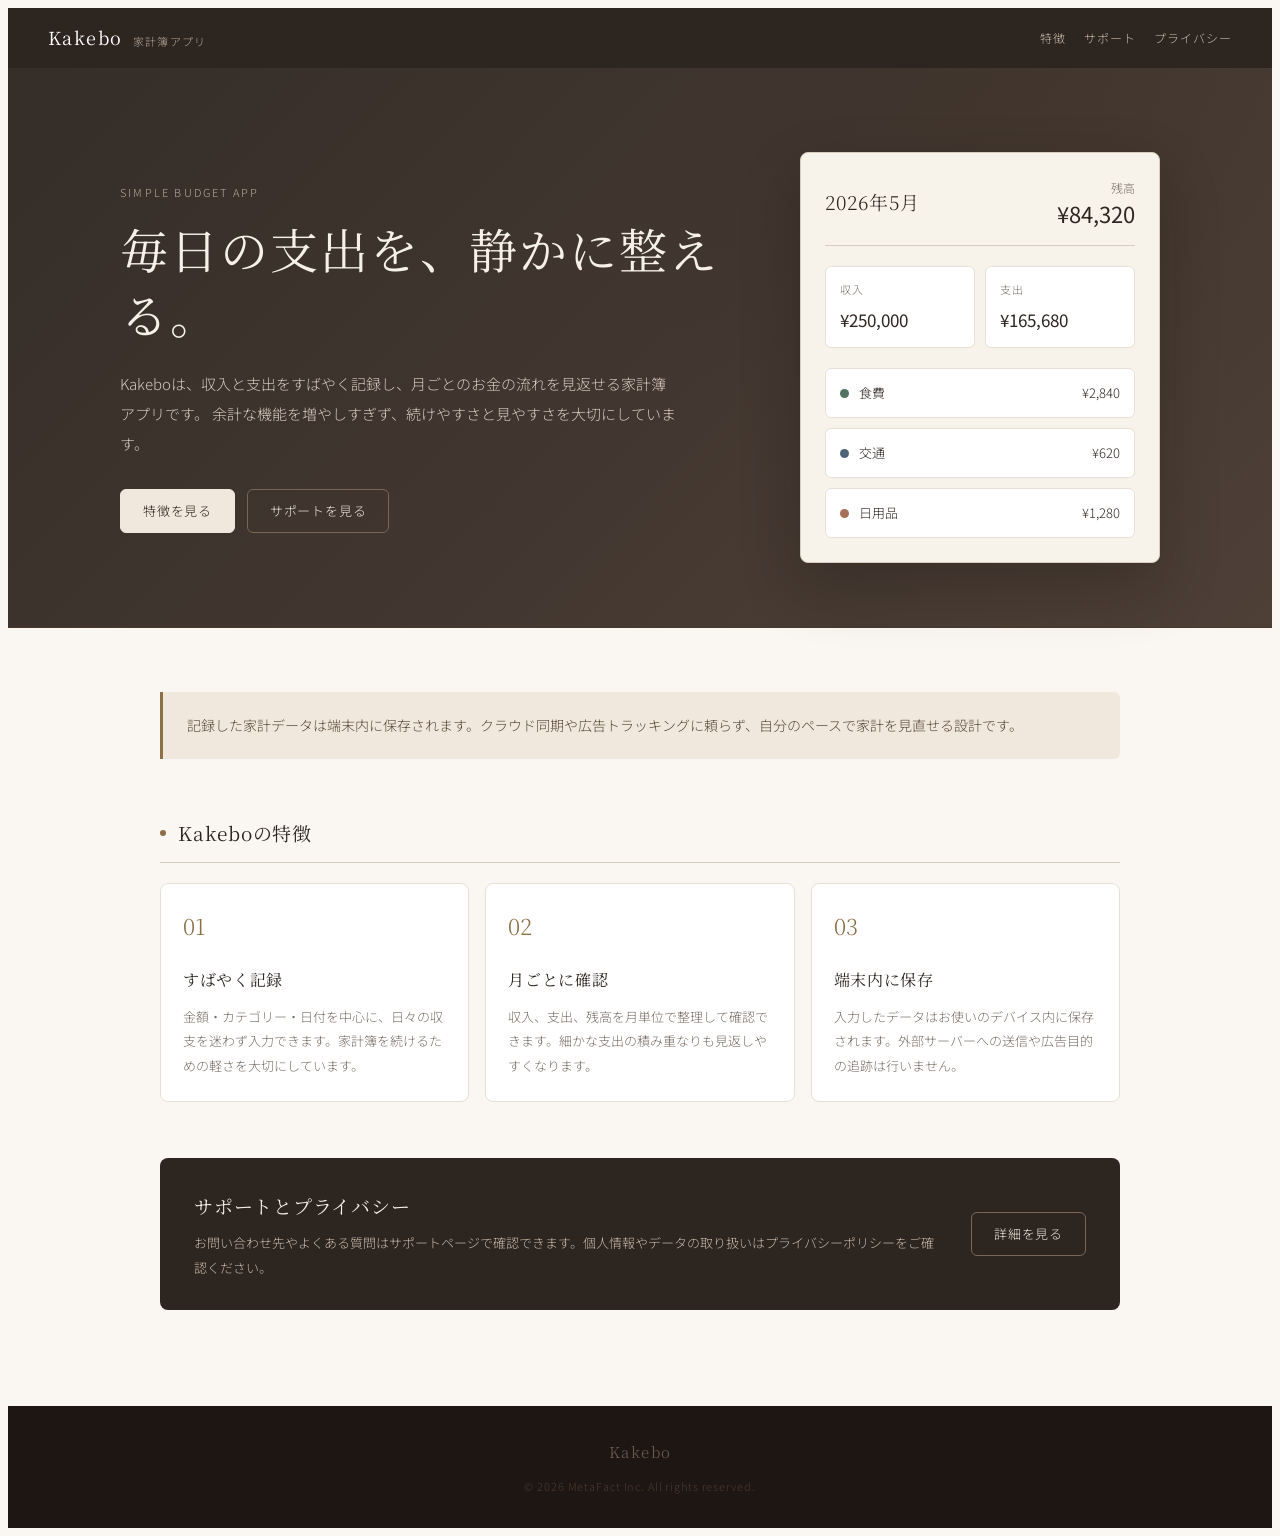
==== commit 1f8c2b32: "Add support page" ====
--- a/index.html
+++ b/index.html
@@ -17,6 +17,7 @@
     <a href="index.html" class="logo">Kakebo<span>家計簿アプリ</span></a>
     <nav aria-label="主要リンク">
       <a href="#features">特徴</a>
+      <a href="support.html">サポート</a>
       <a href="privacy_policy.html">プライバシー</a>
     </nav>
   </header>
@@ -32,7 +33,7 @@
         </p>
         <div class="hero-actions">
           <a href="#features" class="button button-primary">特徴を見る</a>
-          <a href="privacy_policy.html" class="button button-secondary">プライバシーポリシー</a>
+          <a href="support.html" class="button button-secondary">サポートを見る</a>
         </div>
       </div>
 
@@ -109,10 +110,10 @@
     <section>
       <div class="privacy-band">
         <div>
-          <h2>プライバシーについて</h2>
-          <p>本アプリは、氏名・住所・メールアドレスなどの個人情報を収集しません。詳しい取り扱いはプライバシーポリシーをご確認ください。</p>
+          <h2>サポートとプライバシー</h2>
+          <p>お問い合わせ先やよくある質問はサポートページで確認できます。個人情報やデータの取り扱いはプライバシーポリシーをご確認ください。</p>
         </div>
-        <a href="privacy_policy.html" class="button">詳細を見る</a>
+        <a href="support.html" class="button">詳細を見る</a>
       </div>
     </section>
   </main>
--- a/styles.css
+++ b/styles.css
@@ -502,6 +502,7 @@
       display: flex;
       align-items: center;
       justify-content: space-between;
+      gap: 20px;
     }
 
     .page-privacy .logo {
@@ -524,6 +525,19 @@
       vertical-align: middle;
     }
 
+    .page-privacy nav {
+      display: flex;
+      align-items: center;
+      gap: 18px;
+    }
+
+    .page-privacy nav a {
+      color: #c8b8a8;
+      font-size: 12px;
+      letter-spacing: 0.08em;
+      text-decoration: none;
+    }
+
     .page-privacy .hero {
       background: var(--text);
       padding: 56px 40px 48px;
@@ -744,8 +758,342 @@
     }
 
     @media (max-width: 600px) {
-      .page-privacy header { padding: 0 20px; }
+      .page-privacy header {
+        height: auto;
+        min-height: 60px;
+        padding: 14px 20px;
+        align-items: flex-start;
+        flex-direction: column;
+        gap: 8px;
+      }
+      .page-privacy .logo span {
+        display: block;
+        margin-left: 0;
+        margin-top: 2px;
+      }
+      .page-privacy nav { gap: 14px; }
       .page-privacy .hero  { padding: 40px 20px 36px; }
       .page-privacy main   { padding: 40px 20px 72px; }
       .page-privacy footer { padding: 28px 20px; }
     }
+
+/* support.html */
+    .page-support *, .page-support *::before, .page-support *::after { box-sizing: border-box; margin: 0; padding: 0; }
+
+    body.page-support {
+      background: var(--bg);
+      color: var(--text);
+      font-family: 'Noto Sans JP', sans-serif;
+      font-weight: 300;
+      font-size: 15px;
+      line-height: 1.85;
+      -webkit-font-smoothing: antialiased;
+    }
+
+    .page-support header {
+      background: var(--text);
+      padding: 0 40px;
+      height: 60px;
+      display: flex;
+      align-items: center;
+      justify-content: space-between;
+      gap: 20px;
+    }
+
+    .page-support .logo {
+      font-family: 'Noto Serif JP', serif;
+      font-weight: 400;
+      font-size: 18px;
+      color: #fff;
+      letter-spacing: 0.08em;
+      text-decoration: none;
+      white-space: nowrap;
+    }
+
+    .page-support .logo span {
+      display: inline-block;
+      margin-left: 10px;
+      font-family: 'Noto Sans JP', sans-serif;
+      font-weight: 300;
+      font-size: 11px;
+      color: #b8a898;
+      letter-spacing: 0.12em;
+      vertical-align: middle;
+    }
+
+    .page-support nav {
+      display: flex;
+      align-items: center;
+      gap: 18px;
+    }
+
+    .page-support nav a {
+      color: #c8b8a8;
+      font-size: 12px;
+      letter-spacing: 0.08em;
+      text-decoration: none;
+    }
+
+    .page-support .hero {
+      background: var(--text);
+      padding: 56px 40px 48px;
+      border-bottom: 1px solid #4a3a2e;
+    }
+
+    .page-support .hero-inner {
+      max-width: 760px;
+      margin: 0 auto;
+    }
+
+    .page-support .hero-label {
+      font-size: 11px;
+      letter-spacing: 0.2em;
+      color: #b8a898;
+      text-transform: uppercase;
+      margin-bottom: 12px;
+    }
+
+    .page-support .hero h1 {
+      font-family: 'Noto Serif JP', serif;
+      font-weight: 400;
+      font-size: clamp(24px, 4vw, 34px);
+      color: #f5f0e8;
+      letter-spacing: 0.04em;
+      line-height: 1.4;
+      margin-bottom: 16px;
+    }
+
+    .page-support .hero-meta {
+      font-size: 12px;
+      color: #8a7a6e;
+      letter-spacing: 0.06em;
+    }
+
+    .page-support main {
+      max-width: 760px;
+      margin: 0 auto;
+      padding: 56px 40px 96px;
+    }
+
+    .page-support .lead {
+      background: var(--accent-lt);
+      border-left: 3px solid var(--accent);
+      padding: 20px 24px;
+      border-radius: 0 6px 6px 0;
+      font-size: 14px;
+      color: #5a4a3a;
+      margin-bottom: 48px;
+      line-height: 1.9;
+    }
+
+    .page-support section {
+      margin-bottom: 48px;
+    }
+
+    .page-support section:last-child { margin-bottom: 0; }
+
+    .page-support .section-header {
+      display: flex;
+      align-items: center;
+      gap: 12px;
+      margin-bottom: 16px;
+      padding-bottom: 12px;
+      border-bottom: 1px solid var(--divider);
+    }
+
+    .page-support .section-mark {
+      width: 6px;
+      height: 6px;
+      border-radius: 50%;
+      background: var(--accent);
+      flex-shrink: 0;
+    }
+
+    .page-support h2 {
+      font-family: 'Noto Serif JP', serif;
+      font-weight: 400;
+      font-size: 17px;
+      color: var(--text);
+      letter-spacing: 0.04em;
+    }
+
+    .page-support p {
+      font-size: 14px;
+      color: #3d3028;
+      line-height: 1.95;
+    }
+
+    .page-support .contact-list {
+      display: grid;
+      gap: 12px;
+      margin-bottom: 18px;
+    }
+
+    .page-support .contact-card {
+      background: var(--surface);
+      border: 1px solid var(--border);
+      border-radius: 8px;
+      color: var(--text);
+      display: block;
+      padding: 18px 22px;
+      text-decoration: none;
+    }
+
+    .page-support .contact-label {
+      color: var(--text-sub);
+      display: block;
+      font-size: 12px;
+      letter-spacing: 0.06em;
+      margin-bottom: 4px;
+    }
+
+    .page-support .contact-card strong {
+      color: var(--text);
+      display: block;
+      font-size: 17px;
+      font-weight: 400;
+      line-height: 1.5;
+      word-break: break-all;
+    }
+
+    .page-support .note-box {
+      background: var(--surface);
+      border: 1px solid var(--border);
+      border-radius: 6px;
+      padding: 18px 22px;
+      margin-top: 14px;
+    }
+
+    .page-support .note-box p {
+      font-size: 13px;
+      color: var(--text-sub);
+      line-height: 1.9;
+    }
+
+    .page-support .faq-list {
+      display: grid;
+      gap: 14px;
+    }
+
+    .page-support .faq-item {
+      border-bottom: 1px solid var(--border);
+      padding-bottom: 16px;
+    }
+
+    .page-support .faq-item:last-child {
+      border-bottom: none;
+      padding-bottom: 0;
+    }
+
+    .page-support .faq-item h3 {
+      font-family: 'Noto Serif JP', serif;
+      font-weight: 400;
+      font-size: 15px;
+      letter-spacing: 0.04em;
+      margin-bottom: 8px;
+    }
+
+    .page-support .faq-item p {
+      color: var(--text-sub);
+      font-size: 13px;
+      line-height: 1.9;
+    }
+
+    .page-support .support-band {
+      background: var(--text);
+      border-radius: 8px;
+      color: #f0e8dc;
+      display: grid;
+      grid-template-columns: minmax(0, 1fr) auto;
+      gap: 28px;
+      align-items: center;
+      padding: 30px 34px;
+    }
+
+    .page-support .support-band h2 {
+      color: #f5f0e8;
+      margin-bottom: 8px;
+    }
+
+    .page-support .support-band p {
+      color: #c8b8a8;
+      font-size: 13px;
+      line-height: 1.9;
+    }
+
+    .page-support .button {
+      display: inline-flex;
+      align-items: center;
+      justify-content: center;
+      min-height: 44px;
+      padding: 0 22px;
+      border-radius: 6px;
+      border: 1px solid #7a6656;
+      color: #f0e8dc;
+      font-size: 13px;
+      letter-spacing: 0.06em;
+      text-decoration: none;
+      white-space: nowrap;
+    }
+
+    .page-support footer {
+      background: #1e1612;
+      padding: 32px 40px;
+      text-align: center;
+    }
+
+    .page-support .footer-logo {
+      font-family: 'Noto Serif JP', serif;
+      font-size: 15px;
+      color: #6a5a50;
+      letter-spacing: 0.1em;
+      margin-bottom: 10px;
+    }
+
+    .page-support .footer-copy {
+      font-size: 11px;
+      color: #4a3a30;
+      letter-spacing: 0.08em;
+    }
+
+    @media (max-width: 600px) {
+      .page-support header {
+        height: auto;
+        min-height: 60px;
+        padding: 14px 20px;
+        align-items: flex-start;
+        flex-direction: column;
+        gap: 8px;
+      }
+
+      .page-support .logo span {
+        display: block;
+        margin-left: 0;
+        margin-top: 2px;
+      }
+
+      .page-support nav {
+        gap: 14px;
+      }
+
+      .page-support .hero {
+        padding: 40px 20px 36px;
+      }
+
+      .page-support main {
+        padding: 40px 20px 72px;
+      }
+
+      .page-support .support-band {
+        grid-template-columns: 1fr;
+        padding: 26px 22px;
+      }
+
+      .page-support .button {
+        width: 100%;
+      }
+
+      .page-support footer {
+        padding: 28px 20px;
+      }
+    }
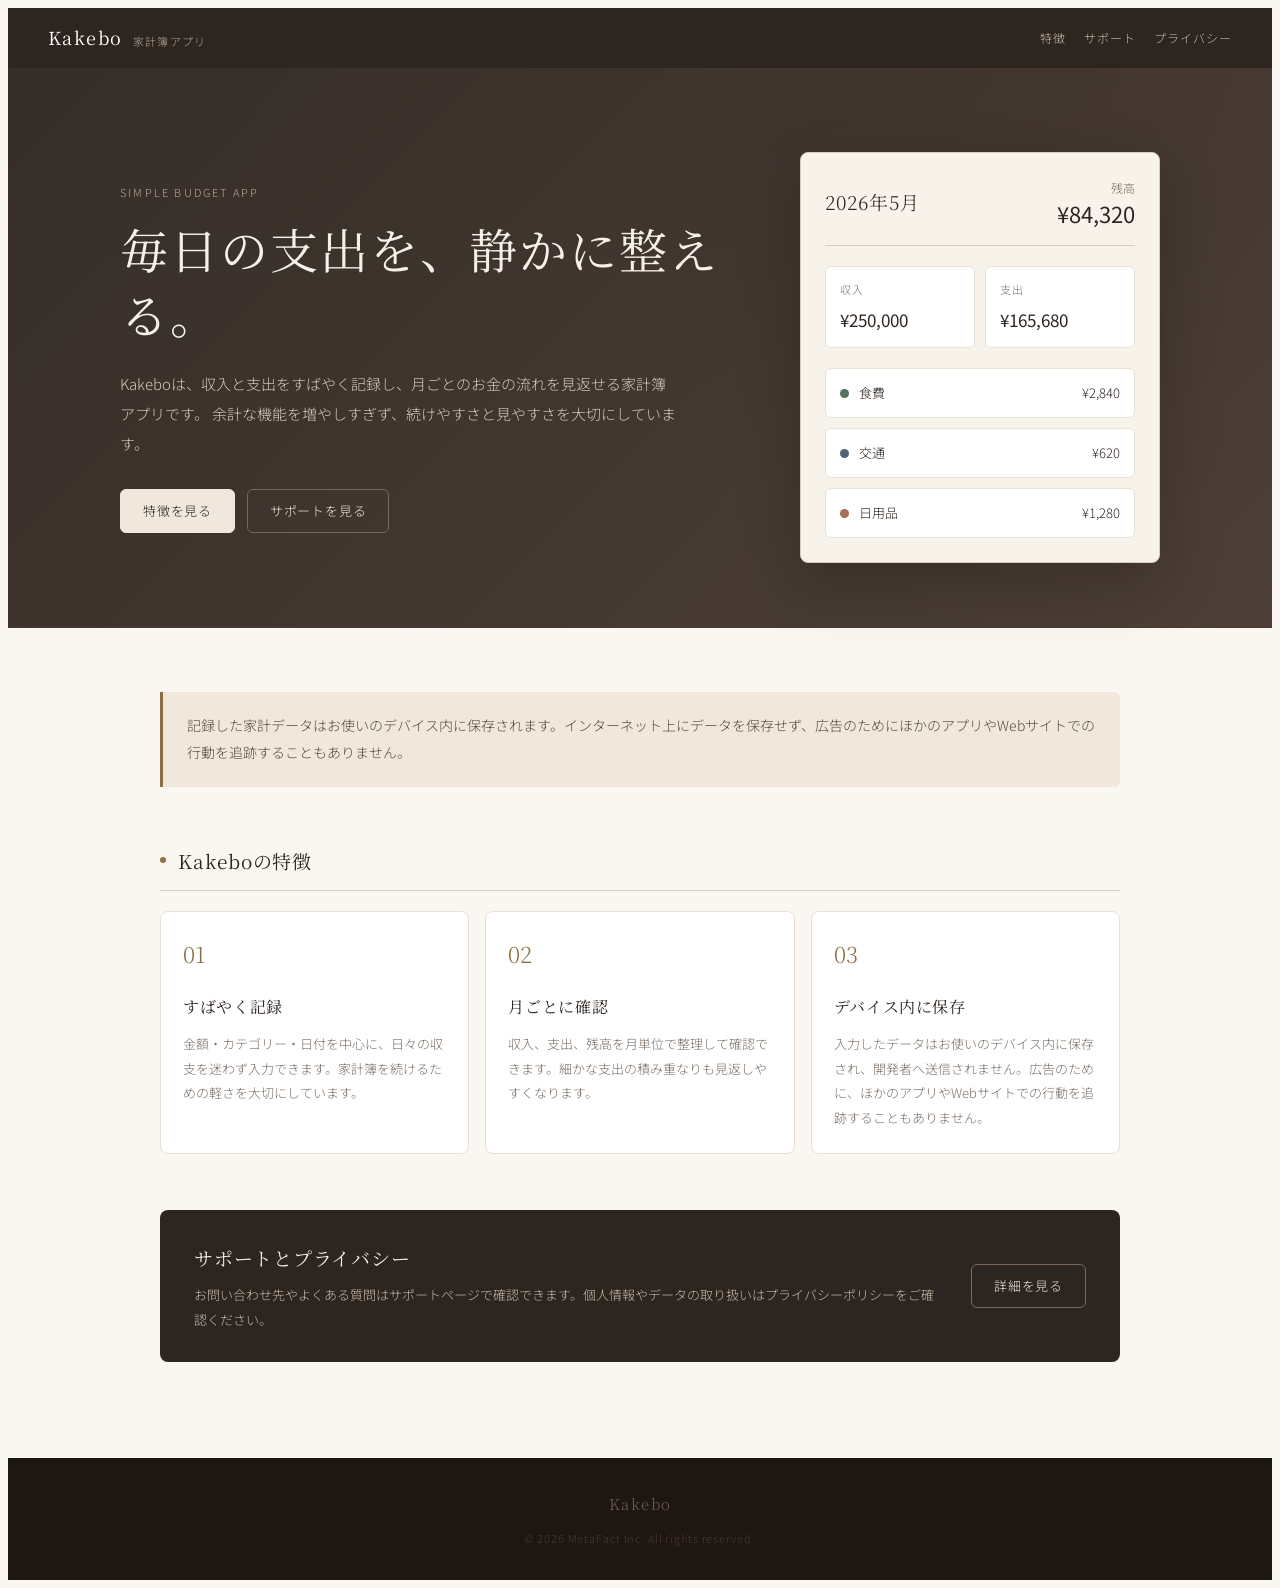
==== commit e32f4c3d: "Simplify user-facing policy wording" ====
--- a/index.html
+++ b/index.html
@@ -4,12 +4,12 @@
   <meta charset="UTF-8">
   <meta name="viewport" content="width=device-width, initial-scale=1.0">
   <meta name="theme-color" content="#2d2520">
-  <meta name="description" content="Kakeboは、日々の収支をシンプルに記録できる家計簿アプリです。入力したデータは端末内に保存され、外部へ送信されません。">
+  <meta name="description" content="Kakeboは、日々の収支をシンプルに記録できる家計簿アプリです。入力したデータはお使いのデバイス内に保存され、開発者へ送信されません。">
   <title>Kakebo — 家計簿アプリ</title>
   <link rel="preconnect" href="https://fonts.googleapis.com">
   <link rel="preconnect" href="https://fonts.gstatic.com" crossorigin>
-  <link href="https://fonts.googleapis.com/css2?family=Noto+Serif+JP:wght@300;400;500&family=Noto+Sans+JP:wght@300;400;500&display=swap" rel="stylesheet">
-  <link rel="stylesheet" href="styles.css">
+  <link href="https://fonts.googleapis.com/css2?family=Noto+Serif+JP:wght@300;400;500&amp;family=Noto+Sans+JP:wght@300;400;500&amp;display=swap" rel="stylesheet">
+  <link rel="stylesheet" href="styles.css?v=20260720">
 </head>
 <body class="page-home">
 
@@ -77,7 +77,7 @@
 
   <main>
     <div class="lead">
-      記録した家計データは端末内に保存されます。クラウド同期や広告トラッキングに頼らず、自分のペースで家計を見直せる設計です。
+      記録した家計データはお使いのデバイス内に保存されます。インターネット上にデータを保存せず、広告のためにほかのアプリやWebサイトでの行動を追跡することもありません。
     </div>
 
     <section id="features">
@@ -101,8 +101,8 @@
 
         <article class="feature-card">
           <div class="feature-number">03</div>
-          <h3>端末内に保存</h3>
-          <p>入力したデータはお使いのデバイス内に保存されます。外部サーバーへの送信や広告目的の追跡は行いません。</p>
+          <h3>デバイス内に保存</h3>
+          <p>入力したデータはお使いのデバイス内に保存され、開発者へ送信されません。広告のために、ほかのアプリやWebサイトでの行動を追跡することもありません。</p>
         </article>
       </div>
     </section>
--- a/styles.css
+++ b/styles.css
@@ -635,6 +635,14 @@
       color: var(--text);
     }
 
+    .page-privacy .text-link {
+      color: var(--accent);
+      font-weight: 400;
+      overflow-wrap: anywhere;
+      text-decoration: underline;
+      text-underline-offset: 3px;
+    }
+
     .page-privacy .detail-list {
       list-style: none;
       padding: 0;
